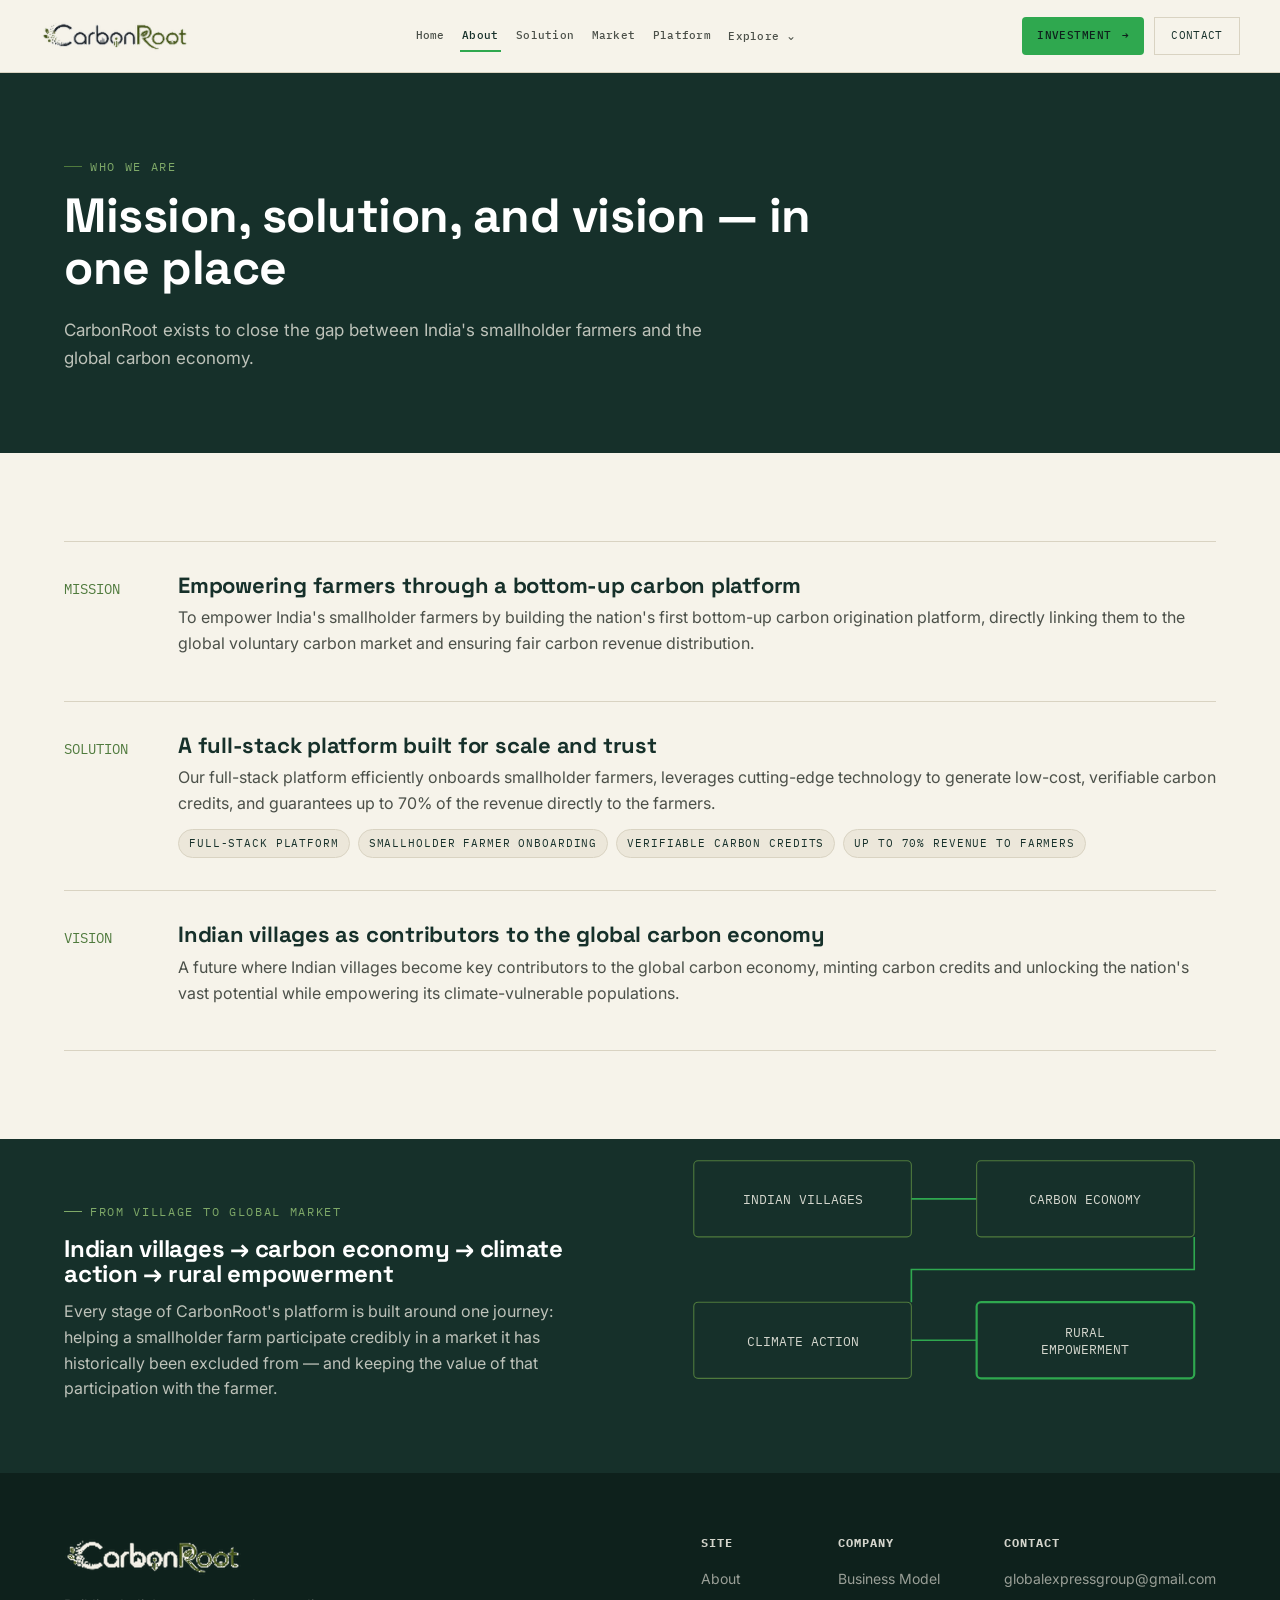
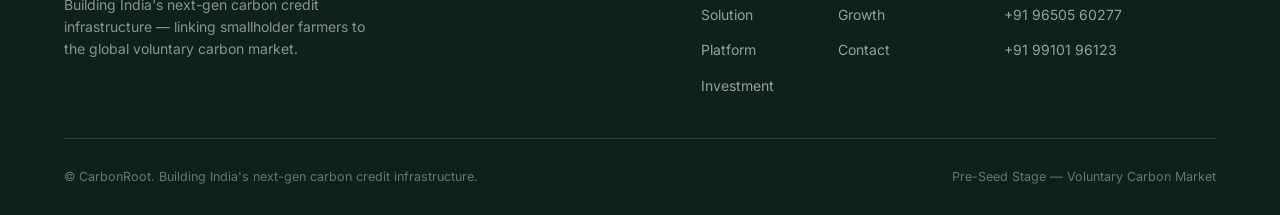
==== about.html @ c370177e "CarbonRoot" ====
<!DOCTYPE html>
<html lang="en">
<head>
<meta charset="UTF-8">
<meta name="viewport" content="width=device-width, initial-scale=1.0">
<title>About &mdash; CarbonRoot</title>
<meta name="description" content="CarbonRoot's mission, solution, and vision: empowering India's smallholder farmers through a bottom-up carbon origination platform.">
<meta property="og:title" content="About &mdash; CarbonRoot">
<meta property="og:description" content="CarbonRoot's mission, solution, and vision: empowering India's smallholder farmers through a bottom-up carbon origination platform.">
<meta property="og:type" content="website">
<link rel="icon" href="assets/logo/carbonroot-logo-transparent.png">
<link rel="preconnect" href="https://fonts.googleapis.com">
<link rel="preconnect" href="https://fonts.gstatic.com" crossorigin>
<link href="https://fonts.googleapis.com/css2?family=Space+Grotesk:wght@500;600;700&family=Inter:wght@400;500;600;700&family=IBM+Plex+Mono:wght@400;500;600&display=swap" rel="stylesheet">
<link rel="stylesheet" href="css/style.css">
</head>
<body>
  <header class="site-header">
    <div class="container nav-row">
      <a href="index.html" class="brand" aria-label="CarbonRoot home">
        <img src="assets/logo/carbonroot-logo-transparent.png" alt="CarbonRoot logo">
      </a>

      <nav class="desktop-nav" aria-label="Primary navigation">
        <ul class="desktop-nav-links">
          <li><a href="index.html" data-nav-link>Home</a></li>
          <li><a href="about.html" data-nav-link>About</a></li>
          <li><a href="solution.html" data-nav-link>Solution</a></li>
          <li><a href="market.html" data-nav-link>Market</a></li>
          <li><a href="platform.html" data-nav-link>Platform</a></li>
          <li class="nav-explore">
            <button class="nav-explore-trigger" type="button" aria-expanded="false" aria-controls="explore-menu">
              Explore <span aria-hidden="true">⌄</span>
            </button>
            <div class="nav-explore-menu" id="explore-menu" role="menu">
              <div class="nav-explore-label mono">Explore CarbonRoot</div>
              <a href="problem.html" role="menuitem" data-nav-link>Problem</a>
              <a href="competition.html" role="menuitem" data-nav-link>Competition</a>
              <a href="business.html" role="menuitem" data-nav-link>Business Model</a>
              <a href="growth.html" role="menuitem" data-nav-link>Growth</a>
            </div>
          </li>
        </ul>
      </nav>

      <div class="nav-actions">
        <a href="investment.html" class="btn btn-primary nav-actions-cta">Investment<span class="btn-arrow">&rarr;</span></a>
        <a href="contact.html" class="nav-contact-link">Contact</a>
        <button class="nav-toggle" type="button" aria-label="Open navigation" aria-expanded="false" aria-controls="mobile-nav-panel">
          <span class="nav-toggle-bars" aria-hidden="true"><span></span><span></span><span></span></span>
          <span class="nav-toggle-label mono">Menu</span>
        </button>
      </div>
    </div>
  </header>

  <div class="mobile-nav-panel" id="mobile-nav-panel" aria-hidden="true">
    <div class="mobile-nav-inner container">
      <div class="mobile-nav-top">
        <span class="eyebrow">Navigate CarbonRoot</span>
        <button class="mobile-nav-close" type="button" aria-label="Close navigation">&times;</button>
      </div>
      <nav aria-label="Mobile navigation">
        <ul class="mobile-nav-links">
          <li><a href="index.html" data-mobile-nav-link><span class="mobile-nav-num mono">01</span><span>Home</span></a></li>
          <li><a href="about.html" data-mobile-nav-link><span class="mobile-nav-num mono">02</span><span>About</span></a></li>
          <li><a href="problem.html" data-mobile-nav-link><span class="mobile-nav-num mono">03</span><span>Problem</span></a></li>
          <li><a href="solution.html" data-mobile-nav-link><span class="mobile-nav-num mono">04</span><span>Solution</span></a></li>
          <li><a href="market.html" data-mobile-nav-link><span class="mobile-nav-num mono">05</span><span>Market</span></a></li>
          <li><a href="platform.html" data-mobile-nav-link><span class="mobile-nav-num mono">06</span><span>Platform</span></a></li>
          <li><a href="competition.html" data-mobile-nav-link><span class="mobile-nav-num mono">07</span><span>Competition</span></a></li>
          <li><a href="business.html" data-mobile-nav-link><span class="mobile-nav-num mono">08</span><span>Business Model</span></a></li>
          <li><a href="growth.html" data-mobile-nav-link><span class="mobile-nav-num mono">09</span><span>Growth</span></a></li>
          <li><a href="investment.html" data-mobile-nav-link><span class="mobile-nav-num mono">10</span><span>Investment</span></a></li>
          <li><a href="contact.html" data-mobile-nav-link><span class="mobile-nav-num mono">11</span><span>Contact</span></a></li>
        </ul>
      </nav>
      <div class="mobile-nav-footer">
        <a href="mailto:globalexpressgroup@gmail.com">globalexpressgroup@gmail.com</a>
        <a href="tel:+919650560277">+91 96505 60277</a>
        <a href="tel:+919910196123">+91 99101 96123</a>
      </div>
    </div>
  </div>
  <section class="page-hero">
    <div class="container">
      <span class="eyebrow">Who We Are</span>
      <h1>Mission, solution, and vision &mdash; in one place</h1>
      <p class="lede">CarbonRoot exists to close the gap between India's smallholder farmers and the global carbon economy.</p>
    </div>
  </section>

  <section class="section">
    <div class="container">
      <div class="pillar-list">
        <div class="pillar" data-reveal>
          <span class="pillar-num mono">MISSION</span>
          <div>
            <h3>Empowering farmers through a bottom-up carbon platform</h3>
            <p>To empower India's smallholder farmers by building the nation's first bottom-up carbon origination platform, directly linking them to the global voluntary carbon market and ensuring fair carbon revenue distribution.</p>
          </div>
        </div>
        <div class="pillar" data-reveal>
          <span class="pillar-num mono">SOLUTION</span>
          <div>
            <h3>A full-stack platform built for scale and trust</h3>
            <p>Our full-stack platform efficiently onboards smallholder farmers, leverages cutting-edge technology to generate low-cost, verifiable carbon credits, and guarantees up to 70% of the revenue directly to the farmers.</p>
            <div class="pillar-tags">
              <span class="badge">Full-stack platform</span>
              <span class="badge">Smallholder farmer onboarding</span>
              <span class="badge">Verifiable carbon credits</span>
              <span class="badge">Up to 70% revenue to farmers</span>
            </div>
          </div>
        </div>
        <div class="pillar" data-reveal>
          <span class="pillar-num mono">VISION</span>
          <div>
            <h3>Indian villages as contributors to the global carbon economy</h3>
            <p>A future where Indian villages become key contributors to the global carbon economy, minting carbon credits and unlocking the nation's vast potential while empowering its climate-vulnerable populations.</p>
          </div>
        </div>
      </div>
    </div>
  </section>

  <section class="section--dark">
    <div class="container">
      <div class="grid grid-2" style="align-items:center; gap:64px;">
        <div data-reveal>
          <span class="eyebrow">From Village to Global Market</span>
          <h2>Indian villages &rarr; carbon economy &rarr; climate action &rarr; rural empowerment</h2>
          <p style="color:rgba(246,243,234,0.75);">Every stage of CarbonRoot's platform is built around one journey: helping a smallholder farm participate credibly in a market it has historically been excluded from &mdash; and keeping the value of that participation with the farmer.</p>
        </div>
        <div data-reveal>
          <svg viewBox="0 0 500 300" width="100%" height="auto" role="img" aria-label="Journey from Indian villages to carbon economy to climate action to rural empowerment">
            <g font-family="IBM Plex Mono, monospace" font-size="12" fill="rgba(246,243,234,0.85)">
              <rect x="20" y="20" width="200" height="70" rx="4" fill="none" stroke="#4F7A3D"/>
              <text x="120" y="60" text-anchor="middle">INDIAN VILLAGES</text>
              <path d="M220,55 L280,55" stroke="#2FA84F" stroke-width="1.5"/>
              <rect x="280" y="20" width="200" height="70" rx="4" fill="none" stroke="#4F7A3D"/>
              <text x="380" y="60" text-anchor="middle">CARBON ECONOMY</text>
              <path d="M480,90 L480,120 L220,120 L220,150" stroke="#2FA84F" stroke-width="1.5" fill="none"/>
              <rect x="20" y="150" width="200" height="70" rx="4" fill="none" stroke="#4F7A3D"/>
              <text x="120" y="190" text-anchor="middle">CLIMATE ACTION</text>
              <path d="M220,185 L280,185" stroke="#2FA84F" stroke-width="1.5"/>
              <rect x="280" y="150" width="200" height="70" rx="4" fill="none" stroke="#2FA84F" stroke-width="2"/>
              <text x="380" y="182" text-anchor="middle">RURAL</text>
              <text x="380" y="198" text-anchor="middle">EMPOWERMENT</text>
            </g>
          </svg>
        </div>
      </div>
    </div>
  </section>
  <footer class="site-footer">
    <div class="container">
      <div class="footer-top">
        <div class="footer-brand">
          <img src="assets/logo/carbonroot-logo-footer.png" alt="CarbonRoot logo">
          <p>Building India's next-gen carbon credit infrastructure &mdash; linking smallholder farmers to the global voluntary carbon market.</p>
        </div>
        <div class="footer-cols">
          <div class="footer-col">
            <h4>Site</h4>
            <ul>
              <li><a href="about.html">About</a></li>
              <li><a href="solution.html">Solution</a></li>
              <li><a href="platform.html">Platform</a></li>
              <li><a href="investment.html">Investment</a></li>
            </ul>
          </div>
          <div class="footer-col">
            <h4>Company</h4>
            <ul>
              <li><a href="business.html">Business Model</a></li>
              <li><a href="growth.html">Growth</a></li>
              <li><a href="contact.html">Contact</a></li>
            </ul>
          </div>
          <div class="footer-col">
            <h4>Contact</h4>
            <ul>
              <li><a href="mailto:globalexpressgroup@gmail.com">globalexpressgroup@gmail.com</a></li>
              <li><a href="tel:+919650560277">+91 96505 60277</a></li>
              <li><a href="tel:+919910196123">+91 99101 96123</a></li>
            </ul>
          </div>
        </div>
      </div>
      <div class="footer-bottom">
        <span>&copy; CarbonRoot. Building India's next-gen carbon credit infrastructure.</span>
        <span>Pre-Seed Stage &mdash; Voluntary Carbon Market</span>
      </div>
    </div>
  </footer>
  <script src="js/script.js"></script>
</body>
</html>
---- css/style.css ----
/* ==========================================================================
   CarbonRoot — Design System
   Climate-tech infrastructure aesthetic: geospatial grid motifs, data-mono
   labelling, forest/soil palette. Built mobile-first, vanilla CSS only.
   ========================================================================== */

:root {
  /* ---- Color tokens ---- */
  --forest: #16302A;        /* deep primary — dark surfaces, headings on light */
  --forest-2: #0E211C;      /* darker forest for gradients/depth */
  --moss: #4F7A3D;          /* brand accent green (from logo) */
  --moss-light: #7FA968;    /* hover / secondary accent */
  --signal: #2FA84F;        /* high-emphasis CTA / data-positive green */
  --soil: #A97452;          /* earthy accent — used sparingly */
  --parchment: #F6F3EA;     /* warm off-white background */
  --mist: #ECE7DA;          /* card / surface tint on parchment */
  --ink: #1C1E1B;           /* primary text */
  --ink-soft: #4B5049;      /* secondary text */
  --line: #D9D3C2;          /* hairline borders on light */
  --line-dark: rgba(246,243,234,0.14); /* hairline borders on dark */
  --white: #FFFFFF;
  --danger: #B3452F;

  /* ---- Type ---- */
  --font-display: 'Space Grotesk', 'Arial Narrow', sans-serif;
  --font-body: 'Inter', -apple-system, BlinkMacSystemFont, 'Segoe UI', sans-serif;
  --font-mono: 'IBM Plex Mono', 'SFMono-Regular', Consolas, monospace;

  /* ---- Layout ---- */
  --container: 1200px;
  --gutter: 24px;
  --radius: 4px;
  --radius-lg: 8px;

  /* ---- Motion ---- */
  --ease: cubic-bezier(0.22, 1, 0.36, 1);
  --fast: 160ms;
  --med: 400ms;
}

@media (prefers-reduced-motion: reduce) {
  *, *::before, *::after {
    animation-duration: 0.001ms !important;
    animation-iteration-count: 1 !important;
    transition-duration: 0.001ms !important;
    scroll-behavior: auto !important;
  }
}

/* ---- Reset ---- */
*, *::before, *::after { box-sizing: border-box; }
html { scroll-behavior: smooth; }
body {
  margin: 0;
  background: var(--parchment);
  color: var(--ink);
  font-family: var(--font-body);
  font-size: 16px;
  line-height: 1.6;
  -webkit-font-smoothing: antialiased;
  overflow-x: hidden;
}
img { max-width: 100%; display: block; }
a { color: inherit; text-decoration: none; }
ul { list-style: none; margin: 0; padding: 0; }
button { font-family: inherit; cursor: pointer; }
h1, h2, h3, h4 {
  font-family: var(--font-display);
  color: var(--forest);
  margin: 0 0 0.5em;
  line-height: 1.08;
  letter-spacing: -0.01em;
  font-weight: 700;
}
p { margin: 0 0 1em; }
:focus-visible {
  outline: 2px solid var(--signal);
  outline-offset: 3px;
}

/* ---- Layout helpers ---- */
.container {
  max-width: var(--container);
  margin: 0 auto;
  padding: 0 var(--gutter);
}
.section {
  padding: 88px 0;
}
.section--tight { padding: 56px 0; }
.section--dark {
  background: var(--forest);
  color: var(--parchment);
  position: relative;
}
.section--dark h1, .section--dark h2, .section--dark h3 { color: var(--white); }
.section--mist { background: var(--mist); }
.grid {
  display: grid;
  gap: 24px;
}
.grid-2 { grid-template-columns: repeat(2, 1fr); }
.grid-3 { grid-template-columns: repeat(3, 1fr); }
.grid-4 { grid-template-columns: repeat(4, 1fr); }
@media (max-width: 900px) {
  .grid-4 { grid-template-columns: repeat(2, 1fr); }
  .grid-3 { grid-template-columns: 1fr; }
}
@media (max-width: 640px) {
  .grid-2, .grid-4 { grid-template-columns: 1fr; }
}

/* ---- Eyebrow / section heading system ---- */
.eyebrow {
  font-family: var(--font-mono);
  font-size: 12px;
  letter-spacing: 0.14em;
  text-transform: uppercase;
  color: var(--moss);
  display: inline-flex;
  align-items: center;
  gap: 8px;
  margin-bottom: 14px;
}
.eyebrow::before {
  content: '';
  width: 18px;
  height: 1px;
  background: var(--moss);
  display: inline-block;
}
.section--dark .eyebrow { color: var(--moss-light); }
.section--dark .eyebrow::before { background: var(--moss-light); }

.section-head {
  max-width: 720px;
  margin-bottom: 48px;
}
.section-head h2 {
  font-size: clamp(28px, 4vw, 42px);
}
.section-head p {
  color: var(--ink-soft);
  font-size: 18px;
}
.section--dark .section-head p { color: rgba(246,243,234,0.72); }

/* ---- Buttons ---- */
.btn {
  display: inline-flex;
  align-items: center;
  gap: 10px;
  padding: 14px 26px;
  border-radius: var(--radius);
  font-family: var(--font-mono);
  font-size: 13px;
  letter-spacing: 0.04em;
  text-transform: uppercase;
  font-weight: 500;
  border: 1px solid transparent;
  transition: transform var(--fast) var(--ease), background var(--fast) var(--ease), border-color var(--fast) var(--ease), color var(--fast) var(--ease);
  white-space: nowrap;
}
.btn:active { transform: translateY(1px); }
.btn-primary {
  background: var(--signal);
  color: var(--forest-2);
}
.btn-primary:hover { background: var(--moss-light); }
.btn-outline {
  background: transparent;
  border-color: var(--line);
  color: var(--ink);
}
.btn-outline:hover { border-color: var(--moss); color: var(--moss); }
.section--dark .btn-outline { border-color: var(--line-dark); color: var(--parchment); }
.section--dark .btn-outline:hover { border-color: var(--moss-light); color: var(--moss-light); }
.btn-arrow { transition: transform var(--fast) var(--ease); }
.btn:hover .btn-arrow { transform: translateX(3px); }
.btn[disabled] { opacity: 0.6; cursor: not-allowed; }

/* ---- Header / Nav ---- */
.site-header {
  position: sticky;
  top: 0;
  z-index: 100;
  background: rgba(246,243,234,0.94);
  backdrop-filter: blur(14px);
  -webkit-backdrop-filter: blur(14px);
  border-bottom: 1px solid var(--line);
  transition: background var(--fast) var(--ease), box-shadow var(--fast) var(--ease);
}
.site-header.is-scrolled {
  background: rgba(246,243,234,0.98);
  box-shadow: 0 6px 28px rgba(22,48,42,0.08);
}
.nav-row {
  display: flex;
  align-items: center;
  gap: 22px;
  padding: 17px 0;
  transition: padding var(--fast) var(--ease);
}
.site-header.is-scrolled .nav-row { padding: 11px 0; }
.brand { flex: 0 0 auto; display: flex; align-items: center; }
.brand img { height: 30px; width: auto; }

.desktop-nav { flex: 1 1 auto; min-width: 0; }
.desktop-nav-links {
  display: flex;
  align-items: center;
  justify-content: center;
  gap: clamp(8px, 1.05vw, 16px);
}
.desktop-nav-links a {
  position: relative;
  display: inline-flex;
  align-items: center;
  padding: 8px 2px;
  color: var(--ink-soft);
  font-family: var(--font-mono);
  font-size: 11px;
  font-weight: 500;
  letter-spacing: 0.025em;
  white-space: nowrap;
  transition: color var(--fast) var(--ease);
}
.desktop-nav-links a::after {
  content: '';
  position: absolute;
  left: 0;
  right: 0;
  bottom: 1px;
  height: 2px;
  background: var(--signal);
  transform: scaleX(0);
  transform-origin: center;
  transition: transform var(--fast) var(--ease);
}
.desktop-nav-links a:hover,
.desktop-nav-links a[aria-current="page"] { color: var(--forest); }
.desktop-nav-links a:hover::after,
.desktop-nav-links a[aria-current="page"]::after { transform: scaleX(1); }

.nav-actions {
  flex: 0 0 auto;
  display: flex;
  align-items: center;
  gap: 10px;
}
.nav-actions-cta { padding: 9px 14px; font-size: 11px; }
.nav-contact-link {
  display: inline-flex;
  align-items: center;
  padding: 9px 10px;
  border: 1px solid var(--line);
  color: var(--forest);
  font-family: var(--font-mono);
  font-size: 11px;
  letter-spacing: 0.035em;
  text-transform: uppercase;
  transition: background var(--fast) var(--ease), border-color var(--fast) var(--ease), color var(--fast) var(--ease);
}
.nav-contact-link:hover { background: var(--mist); border-color: var(--moss); color: var(--moss); }

.nav-toggle {
  display: none;
  align-items: center;
  gap: 9px;
  background: none;
  border: 0;
  padding: 8px 2px;
  color: var(--forest);
}
.nav-toggle-bars {
  display: block;
  width: 23px;
  height: 15px;
  position: relative;
}
.nav-toggle-bars span {
  position: absolute;
  left: 0;
  width: 100%;
  height: 2px;
  background: currentColor;
  transition: transform var(--fast) var(--ease), opacity var(--fast) var(--ease), top var(--fast) var(--ease);
}
.nav-toggle-bars span:nth-child(1) { top: 0; }
.nav-toggle-bars span:nth-child(2) { top: 6px; }
.nav-toggle-bars span:nth-child(3) { top: 12px; }
.nav-toggle[aria-expanded="true"] .nav-toggle-bars span:nth-child(1) { top: 6px; transform: rotate(45deg); }
.nav-toggle[aria-expanded="true"] .nav-toggle-bars span:nth-child(2) { opacity: 0; }
.nav-toggle[aria-expanded="true"] .nav-toggle-bars span:nth-child(3) { top: 6px; transform: rotate(-45deg); }
.nav-toggle-label { font-size: 11px; letter-spacing: 0.08em; text-transform: uppercase; }

/* ---- Compact mobile navigation drawer ---- */
.mobile-nav-panel {
  position: fixed;
  top: 0;
  right: 0;
  width: min(420px, 92vw);
  height: 100dvh;
  z-index: 190;
  background: var(--forest);
  color: var(--parchment);
  transform: translateX(102%);
  visibility: hidden;
  transition: transform var(--med) var(--ease), visibility 0s linear var(--med);
  overflow-y: auto;
  box-shadow: -18px 0 60px rgba(14,33,28,0.18);
}
.mobile-nav-panel.is-open {
  transform: translateX(0);
  visibility: visible;
  transition: transform var(--med) var(--ease), visibility 0s;
}
.mobile-nav-inner { min-height: 100%; padding-top: 28px; padding-bottom: 32px; }
.mobile-nav-top { display: flex; align-items: center; justify-content: space-between; margin-bottom: 28px; }
.mobile-nav-top .eyebrow { color: var(--moss-light); margin-bottom: 0; }
.mobile-nav-close {
  width: 40px;
  height: 40px;
  border: 1px solid var(--line-dark);
  background: transparent;
  color: var(--parchment);
  font-size: 28px;
  line-height: 1;
  transition: border-color var(--fast) var(--ease), background var(--fast) var(--ease);
}
.mobile-nav-close:hover { border-color: var(--moss-light); background: rgba(246,243,234,0.05); }
.mobile-nav-links { border-top: 1px solid var(--line-dark); }
.mobile-nav-links li { border-bottom: 1px solid var(--line-dark); }
.mobile-nav-links a {
  display: flex;
  align-items: center;
  gap: 16px;
  padding: 15px 2px;
  color: rgba(246,243,234,0.82);
  font-family: var(--font-display);
  font-size: 20px;
  transition: color var(--fast) var(--ease), padding-left var(--fast) var(--ease), background var(--fast) var(--ease);
}
.mobile-nav-links a:hover,
.mobile-nav-links a[aria-current="page"] { color: var(--signal); padding-left: 8px; }
.mobile-nav-num { width: 26px; color: var(--moss-light); font-size: 11px; }
.mobile-nav-footer {
  display: grid;
  gap: 8px;
  margin-top: 28px;
  padding-top: 22px;
  border-top: 1px solid var(--line-dark);
  font-family: var(--font-mono);
  font-size: 12px;
  color: rgba(246,243,234,0.65);
}
.mobile-nav-footer a:hover { color: var(--moss-light); }
body.nav-open { overflow: hidden; }

@media (max-width: 1180px) {
  .nav-row { gap: 14px; }
  .desktop-nav-links { gap: 7px; }
  .desktop-nav-links a { font-size: 10px; }
  .nav-actions { gap: 6px; }
  .nav-contact-link { padding-inline: 8px; }
  .nav-actions-cta { padding-inline: 11px; }
}

@media (max-width: 1040px) {
  .desktop-nav { display: none; }
  .nav-actions { margin-left: auto; }
  .nav-toggle { display: inline-flex; }
}

@media (max-width: 720px) {
  .nav-row { padding: 14px 0; }
  .site-header.is-scrolled .nav-row { padding: 10px 0; }
  .brand img { height: 27px; }
  .nav-contact-link { display: none; }
  .nav-actions-cta { padding: 9px 12px; }
  .nav-toggle-label { display: none; }
}

@media (max-width: 420px) {
  .nav-actions-cta .btn-arrow { display: none; }
  .mobile-nav-panel { width: 100%; }
}

/* ---- Hero ---- */
.hero {
  position: relative;
  background: var(--forest);
  color: var(--parchment);
  overflow: hidden;
  padding: 96px 0 80px;
}
.hero-grid-bg {
  position: absolute;
  inset: 0;
  opacity: 0.5;
  pointer-events: none;
}
.hero-inner {
  position: relative;
  z-index: 2;
  max-width: 760px;
}
.hero .eyebrow { color: var(--moss-light); }
.hero h1 {
  color: var(--white);
  font-size: clamp(36px, 5.6vw, 64px);
  margin-bottom: 20px;
}
.hero .lede {
  font-size: clamp(17px, 2vw, 20px);
  color: rgba(246,243,234,0.78);
  max-width: 560px;
  margin-bottom: 36px;
}
.hero-ctas { display: flex; gap: 16px; flex-wrap: wrap; }
.hero-viz {
  position: relative;
  z-index: 2;
  margin-top: 64px;
}

/* ---- Cards ---- */
.card {
  background: var(--white);
  border: 1px solid var(--line);
  border-radius: var(--radius-lg);
  padding: 32px;
  position: relative;
  transition: transform var(--fast) var(--ease), box-shadow var(--fast) var(--ease), border-color var(--fast) var(--ease);
}
.card:hover {
  transform: translateY(-3px);
  box-shadow: 0 16px 32px rgba(22,48,42,0.08);
  border-color: var(--moss-light);
}
.card-index {
  font-family: var(--font-mono);
  font-size: 12px;
  color: var(--moss);
  letter-spacing: 0.1em;
  margin-bottom: 14px;
  display: block;
}
.card h3 { font-size: 20px; margin-bottom: 10px; }
.card p { color: var(--ink-soft); margin-bottom: 0; font-size: 15px; }
.card--accent { border-left: 3px solid var(--moss); }
.card--dark {
  background: rgba(246,243,234,0.04);
  border: 1px solid var(--line-dark);
  color: var(--parchment);
}
.card--dark h3 { color: var(--white); }
.card--dark p { color: rgba(246,243,234,0.7); }
.card--dark:hover { border-color: var(--moss-light); }

/* ---- Badge ---- */
.badge {
  display: inline-block;
  font-family: var(--font-mono);
  font-size: 11px;
  letter-spacing: 0.08em;
  text-transform: uppercase;
  padding: 5px 10px;
  border-radius: 100px;
  background: var(--mist);
  color: var(--forest);
  border: 1px solid var(--line);
}

/* ---- Stat ---- */
.stat {
  padding: 28px 0;
  border-top: 1px solid var(--line);
}
.stat-value {
  font-family: var(--font-mono);
  font-size: clamp(32px, 4.4vw, 52px);
  font-weight: 500;
  color: var(--forest);
  line-height: 1;
  display: block;
  margin-bottom: 8px;
}
.section--dark .stat-value { color: var(--signal); }
.section--dark .stat { border-top-color: var(--line-dark); }
.stat-label {
  font-size: 14px;
  color: var(--ink-soft);
  max-width: 26ch;
}
.section--dark .stat-label { color: rgba(246,243,234,0.65); }
.stat-grid {
  display: grid;
  grid-template-columns: repeat(4, 1fr);
  gap: 24px;
}
@media (max-width: 900px) { .stat-grid { grid-template-columns: repeat(2, 1fr); } }
@media (max-width: 520px) { .stat-grid { grid-template-columns: 1fr; } }

/* ---- Big number hero block (investment / business) ---- */
.big-number {
  font-family: var(--font-mono);
  font-size: clamp(56px, 10vw, 128px);
  line-height: 0.95;
  color: var(--signal);
  margin: 0;
  font-weight: 500;
}
.big-number-label {
  font-family: var(--font-mono);
  font-size: 14px;
  letter-spacing: 0.08em;
  text-transform: uppercase;
  color: var(--ink-soft);
}
.section--dark .big-number-label { color: rgba(246,243,234,0.7); }

/* ---- Section heading eyebrow numbering pattern ---- */
.pillar-list { display: flex; flex-direction: column; }
.pillar {
  display: grid;
  grid-template-columns: 90px 1fr;
  gap: 24px;
  padding: 32px 0;
  border-top: 1px solid var(--line);
  align-items: start;
}
.section--dark .pillar { border-top-color: var(--line-dark); }
.pillar:last-child { border-bottom: 1px solid var(--line); }
.section--dark .pillar:last-child { border-bottom-color: var(--line-dark); }
.pillar-num {
  font-family: var(--font-mono);
  font-size: 14px;
  color: var(--moss);
  padding-top: 4px;
}
.pillar h3 { margin-bottom: 8px; font-size: 22px; }
.pillar p { color: var(--ink-soft); margin-bottom: 12px; }
.section--dark .pillar p { color: rgba(246,243,234,0.72); }
.pillar-tags { display: flex; flex-wrap: wrap; gap: 8px; }
@media (max-width: 640px) {
  .pillar { grid-template-columns: 1fr; gap: 8px; }
}

/* ---- Timeline (growth page) ---- */
.timeline {
  display: grid;
  grid-template-columns: repeat(3, 1fr);
  gap: 0;
  border-top: 1px solid var(--line-dark);
  margin-top: 32px;
}
.timeline-item {
  padding: 28px 28px 28px 0;
  border-left: 2px solid var(--line-dark);
  padding-left: 28px;
  opacity: 0.35;
  transform: translateY(12px);
  transition: opacity var(--med) var(--ease), transform var(--med) var(--ease), border-color var(--fast) var(--ease);
}
.timeline-item.is-active {
  opacity: 1;
  transform: translateY(0);
  border-left-color: var(--signal);
}
.timeline-item .eyebrow { margin-bottom: 10px; }
.timeline-item h3 { color: var(--white); font-size: 22px; margin-bottom: 12px; }
.timeline-item p { color: rgba(246,243,234,0.72); font-size: 15px; }
.timeline-item:first-child { border-left: none; padding-left: 0; }
@media (max-width: 880px) {
  .timeline { grid-template-columns: 1fr; }
  .timeline-item { border-left: 2px solid var(--line-dark); padding-left: 24px; }
  .timeline-item:first-child { border-left: 2px solid var(--line-dark); padding-left: 24px; }
}

/* ---- Table ---- */
.table-wrap { overflow-x: auto; border: 1px solid var(--line); border-radius: var(--radius-lg); }
table.compare {
  width: 100%;
  border-collapse: collapse;
  min-width: 720px;
  background: var(--white);
}
table.compare th, table.compare td {
  padding: 18px 22px;
  text-align: left;
  border-bottom: 1px solid var(--line);
  font-size: 14.5px;
  vertical-align: top;
}
table.compare thead th {
  font-family: var(--font-mono);
  font-size: 11px;
  text-transform: uppercase;
  letter-spacing: 0.08em;
  color: var(--ink-soft);
  background: var(--mist);
}
table.compare tbody tr:last-child td { border-bottom: none; }
table.compare tbody tr.row-highlight { background: rgba(47,168,79,0.06); }
table.compare tbody tr.row-highlight td:first-child { font-weight: 700; color: var(--forest); }
.solution-cell { color: var(--moss); font-weight: 600; }

/* ---- Chart (financial / market) ---- */
.chart-panel {
  background: var(--white);
  border: 1px solid var(--line);
  border-radius: var(--radius-lg);
  padding: 32px;
}
.section--dark .chart-panel {
  background: rgba(246,243,234,0.04);
  border-color: var(--line-dark);
}
.chart-legend { display: flex; gap: 22px; margin-bottom: 20px; flex-wrap: wrap; }
.chart-legend span {
  font-family: var(--font-mono);
  font-size: 12px;
  color: var(--ink-soft);
  display: flex; align-items: center; gap: 8px;
}
.section--dark .chart-legend span { color: rgba(246,243,234,0.7); }
.chart-legend i { width: 10px; height: 10px; border-radius: 2px; display: inline-block; }
.year-toggle { display: flex; gap: 8px; margin-bottom: 24px; }
.year-toggle button {
  font-family: var(--font-mono);
  font-size: 12px;
  padding: 8px 16px;
  border: 1px solid var(--line);
  background: transparent;
  border-radius: 100px;
  color: var(--ink-soft);
  transition: all var(--fast) var(--ease);
}
.section--dark .year-toggle button { border-color: var(--line-dark); color: rgba(246,243,234,0.7); }
.year-toggle button.is-active { background: var(--signal); color: var(--forest-2); border-color: var(--signal); }
.year-detail {
  display: grid;
  grid-template-columns: repeat(3, 1fr);
  gap: 20px;
  margin-top: 24px;
}
@media (max-width: 640px) { .year-detail { grid-template-columns: 1fr; } }
.year-detail .stat { border: none; padding: 0; }

/* ---- Competition quadrant ---- */
.quadrant {
  position: relative;
  width: 100%;
  aspect-ratio: 4 / 3;
  border-left: 1px solid var(--line);
  border-bottom: 1px solid var(--line);
  margin-top: 30px;
  background:
    linear-gradient(var(--line) 1px, transparent 1px) 0 0/100% 50%,
    linear-gradient(90deg, var(--line) 1px, transparent 1px) 0 0/50% 100%;
  background-color: var(--mist);
}
.quadrant-label {
  position: absolute;
  font-family: var(--font-mono);
  font-size: 11px;
  text-transform: uppercase;
  letter-spacing: 0.06em;
  color: var(--ink-soft);
}
.quadrant-node {
  position: absolute;
  transform: translate(-50%, -50%);
  text-align: center;
  width: 150px;
}
.quadrant-dot {
  width: 14px; height: 14px;
  border-radius: 50%;
  background: var(--ink-soft);
  margin: 0 auto 8px;
  border: 3px solid var(--white);
  box-shadow: 0 0 0 1px var(--line);
}
.quadrant-node.is-lead .quadrant-dot {
  background: var(--signal);
  width: 20px; height: 20px;
  box-shadow: 0 0 0 6px rgba(47,168,79,0.16);
}
.quadrant-node span.name {
  font-family: var(--font-mono);
  font-size: 12px;
  color: var(--forest);
  font-weight: 600;
  display: block;
}
.quadrant-node.is-lead span.name { color: var(--moss); }
.quadrant-node p {
  font-size: 12px;
  color: var(--ink-soft);
  margin: 4px 0 0;
}

/* ---- Platform diagram ---- */
.flow-diagram {
  display: flex;
  align-items: center;
  gap: 0;
  overflow-x: auto;
  padding: 24px 0;
}
.flow-node {
  flex: 1;
  min-width: 150px;
  text-align: center;
  padding: 22px 14px;
  border: 1px solid var(--line-dark);
  border-radius: var(--radius-lg);
  background: rgba(246,243,234,0.04);
  font-family: var(--font-mono);
  font-size: 13px;
  color: var(--parchment);
  cursor: default;
  transition: border-color var(--fast) var(--ease), background var(--fast) var(--ease);
}
.flow-node:hover { border-color: var(--signal); background: rgba(47,168,79,0.08); }
.flow-arrow {
  flex: 0 0 40px;
  color: var(--moss-light);
  font-size: 18px;
  text-align: center;
}
@media (max-width: 720px) {
  .flow-diagram { flex-direction: column; }
  .flow-arrow { transform: rotate(90deg); }
}

/* ---- Forms ---- */
.form-grid { display: grid; grid-template-columns: 1fr 1fr; gap: 20px; }
@media (max-width: 640px) { .form-grid { grid-template-columns: 1fr; } }
.field { display: flex; flex-direction: column; gap: 8px; margin-bottom: 20px; }
.field.full { grid-column: 1 / -1; }
.field label {
  font-family: var(--font-mono);
  font-size: 12px;
  text-transform: uppercase;
  letter-spacing: 0.05em;
  color: var(--ink-soft);
}
.field input, .field select, .field textarea {
  font-family: var(--font-body);
  font-size: 15px;
  padding: 13px 14px;
  border: 1px solid var(--line);
  border-radius: var(--radius);
  background: var(--white);
  color: var(--ink);
  transition: border-color var(--fast) var(--ease), box-shadow var(--fast) var(--ease);
}
.field input:focus, .field select:focus, .field textarea:focus {
  border-color: var(--moss);
  box-shadow: 0 0 0 3px rgba(79,122,61,0.15);
  outline: none;
}
.field textarea { resize: vertical; min-height: 120px; }
.field.has-error input, .field.has-error select, .field.has-error textarea {
  border-color: var(--danger);
}
.field-error {
  font-size: 12.5px;
  color: var(--danger);
  display: none;
}
.field.has-error .field-error { display: block; }
.form-status {
  margin-top: 20px;
  padding: 16px 18px;
  border-radius: var(--radius);
  font-size: 14px;
  display: none;
}
.form-status.is-success { display: block; background: rgba(47,168,79,0.12); color: var(--forest); border: 1px solid var(--moss); }
.form-status.is-error { display: block; background: rgba(179,69,47,0.1); color: var(--danger); border: 1px solid var(--danger); }
.btn-submit { position: relative; }
.btn-submit .spinner {
  width: 14px; height: 14px;
  border: 2px solid rgba(22,48,42,0.3);
  border-top-color: var(--forest-2);
  border-radius: 50%;
  display: none;
  animation: spin 0.7s linear infinite;
}
.btn-submit.is-loading .spinner { display: inline-block; }
.btn-submit.is-loading .btn-label { opacity: 0.6; }
@keyframes spin { to { transform: rotate(360deg); } }

/* ---- Footer ---- */
.site-footer {
  background: var(--forest-2);
  color: rgba(246,243,234,0.7);
  padding: 64px 0 28px;
}
.footer-top {
  display: flex;
  justify-content: space-between;
  gap: 40px;
  flex-wrap: wrap;
  padding-bottom: 40px;
  border-bottom: 1px solid var(--line-dark);
  margin-bottom: 28px;
}
.footer-brand img { height: 26px; margin-bottom: 16px; filter: brightness(0) invert(1); opacity: 0.92; }
.footer-brand p { max-width: 320px; font-size: 14px; color: rgba(246,243,234,0.55); }
.footer-cols { display: flex; gap: 64px; flex-wrap: wrap; }
.footer-col h4 {
  font-family: var(--font-mono);
  font-size: 12px;
  text-transform: uppercase;
  letter-spacing: 0.08em;
  color: rgba(246,243,234,0.85);
  margin-bottom: 16px;
}
.footer-col ul { display: flex; flex-direction: column; gap: 10px; }
.footer-col a { font-size: 14px; color: rgba(246,243,234,0.6); transition: color var(--fast) var(--ease); }
.footer-col a:hover { color: var(--moss-light); }
.footer-bottom {
  display: flex;
  justify-content: space-between;
  font-size: 12.5px;
  color: rgba(246,243,234,0.4);
  flex-wrap: wrap;
  gap: 10px;
}
@media (max-width: 640px) {
  .footer-top, .footer-bottom { flex-direction: column; }
}

/* ---- Scroll reveal ---- */
[data-reveal] {
  opacity: 0;
  transform: translateY(18px);
  transition: opacity 0.7s var(--ease), transform 0.7s var(--ease);
}
[data-reveal].is-visible {
  opacity: 1;
  transform: translateY(0);
}

/* ---- Final vision section ---- */
.vision-close {
  text-align: center;
  padding: 120px 0;
}
.vision-close blockquote {
  font-family: var(--font-display);
  font-size: clamp(22px, 3.4vw, 36px);
  color: var(--white);
  max-width: 820px;
  margin: 0 auto 32px;
  line-height: 1.3;
}
.vision-close .closing-line {
  font-family: var(--font-mono);
  font-size: 13px;
  letter-spacing: 0.1em;
  text-transform: uppercase;
  color: var(--moss-light);
}

/* ---- Utility ---- */
.mt-0 { margin-top: 0; }
.mb-0 { margin-bottom: 0; }
.text-soft { color: var(--ink-soft); }
.center { text-align: center; margin-left: auto; margin-right: auto; }
.mono { font-family: var(--font-mono); }
.page-hero {
  background: var(--forest);
  color: var(--parchment);
  padding: 76px 0 64px;
}
.page-hero .eyebrow { color: var(--moss-light); }
.page-hero h1 { color: var(--white); font-size: clamp(30px, 4.6vw, 48px); max-width: 820px; }
.page-hero p.lede { color: rgba(246,243,234,0.75); font-size: 17px; max-width: 640px; margin-top: 16px; }

/* ====================================================================== */
/* CarbonRoot visual polish — logo, compact navigation, hero dashboard     */
/* ====================================================================== */
.brand img {
  display: block;
  width: 150px;
  height: auto;
  max-height: 38px;
  object-fit: contain;
}

.nav-explore { position: relative; }
.nav-explore-trigger {
  display: inline-flex;
  align-items: center;
  gap: 7px;
  border: 0;
  background: transparent;
  color: var(--ink-soft);
  padding: 8px 2px;
  font-family: var(--font-mono);
  font-size: 11px;
  font-weight: 500;
  letter-spacing: 0.025em;
  cursor: pointer;
  transition: color var(--fast) var(--ease);
}
.nav-explore-trigger span {
  font-size: 12px;
  transition: transform var(--fast) var(--ease);
}
.nav-explore-trigger:hover,
.nav-explore-trigger[aria-expanded="true"],
.nav-explore:has([aria-current="page"]) .nav-explore-trigger {
  color: var(--forest);
}
.nav-explore-trigger[aria-expanded="true"] span { transform: rotate(180deg); }
.nav-explore-menu {
  position: absolute;
  top: calc(100% + 14px);
  left: 50%;
  width: 250px;
  padding: 10px;
  background: rgba(246,243,234,0.98);
  border: 1px solid var(--line);
  box-shadow: 0 18px 50px rgba(22,48,42,0.13);
  transform: translate(-50%, -8px);
  opacity: 0;
  visibility: hidden;
  pointer-events: none;
  transition: opacity var(--fast) var(--ease), transform var(--fast) var(--ease), visibility 0s linear var(--fast);
}
.nav-explore-menu.is-open {
  opacity: 1;
  visibility: visible;
  pointer-events: auto;
  transform: translate(-50%, 0);
  transition: opacity var(--fast) var(--ease), transform var(--fast) var(--ease), visibility 0s;
}
.nav-explore-label {
  padding: 8px 10px 10px;
  color: var(--moss);
  font-size: 9px;
  letter-spacing: 0.12em;
  text-transform: uppercase;
}
.nav-explore-menu a {
  display: flex;
  align-items: center;
  justify-content: space-between;
  padding: 10px;
  color: var(--forest);
  font-family: var(--font-display);
  font-size: 14px;
  border-top: 1px solid rgba(22,48,42,0.07);
  transition: background var(--fast) var(--ease), color var(--fast) var(--ease), padding-left var(--fast) var(--ease);
}
.nav-explore-menu a:hover,
.nav-explore-menu a[aria-current="page"] {
  background: var(--mist);
  color: var(--moss);
  padding-left: 14px;
}
.nav-explore-menu a::after { display: none; }

.nav-contact-link { min-width: 86px; justify-content: center; }

/* Footer uses a transparent, purpose-built logo so no white rectangle appears. */
.footer-brand img {
  display: block;
  width: 178px;
  height: auto;
  max-height: 42px;
  margin-bottom: 18px;
  filter: none;
  opacity: 1;
}

/* Homepage hero: balanced editorial copy + interactive-looking infrastructure graphic. */
.hero-layout {
  position: relative;
  z-index: 2;
  display: grid;
  grid-template-columns: minmax(0, 1.05fr) minmax(420px, 0.95fr);
  gap: clamp(40px, 6vw, 90px);
  align-items: center;
}
.hero-layout .hero-inner { max-width: 700px; }
.hero-dashboard {
  position: relative;
  min-height: 450px;
  padding: 18px;
  border: 1px solid rgba(246,243,234,0.13);
  background: linear-gradient(145deg, rgba(246,243,234,0.065), rgba(246,243,234,0.018));
  box-shadow: inset 0 0 80px rgba(47,168,79,0.035), 0 30px 80px rgba(0,0,0,0.08);
  overflow: hidden;
}
.hero-dashboard::before,
.hero-dashboard::after {
  content: '';
  position: absolute;
  border: 1px solid rgba(47,168,79,0.12);
  border-radius: 50%;
  pointer-events: none;
}
.hero-dashboard::before { width: 420px; height: 420px; right: -170px; top: 70px; }
.hero-dashboard::after { width: 280px; height: 280px; left: -150px; bottom: -140px; }
.hero-dashboard-top,
.signal-chart-head {
  display: flex;
  align-items: center;
  justify-content: space-between;
  gap: 16px;
  color: rgba(246,243,234,0.52);
  font-size: 9px;
  letter-spacing: 0.12em;
}
.live-dot { display: inline-flex; align-items: center; gap: 7px; color: rgba(246,243,234,0.55); }
.live-dot i { width: 6px; height: 6px; border-radius: 50%; background: var(--signal); box-shadow: 0 0 0 5px rgba(47,168,79,0.08); }
.hero-orbit { position: relative; height: 310px; margin-top: 12px; }
.orbit-ring { position: absolute; left: 50%; top: 50%; border: 1px solid rgba(47,168,79,0.2); border-radius: 50%; transform: translate(-50%,-50%); }
.orbit-ring-a { width: 220px; height: 220px; }
.orbit-ring-b { width: 310px; height: 310px; border-style: dashed; opacity: 0.55; }
.orbit-core {
  position: absolute;
  left: 50%; top: 50%;
  width: 112px; height: 112px;
  transform: translate(-50%,-50%);
  border: 1px solid rgba(47,168,79,0.65);
  border-radius: 50%;
  display: flex; flex-direction: column; align-items: center; justify-content: center;
  background: rgba(14,33,28,0.72);
  box-shadow: 0 0 0 12px rgba(47,168,79,0.035), 0 0 40px rgba(47,168,79,0.08);
}
.orbit-core span { color: var(--moss-light); font-size: 10px; letter-spacing: 0.16em; }
.orbit-core strong { color: var(--white); font-family: var(--font-display); font-size: 20px; margin-top: 2px; }
.orbit-core small { color: rgba(246,243,234,0.42); font-family: var(--font-mono); font-size: 7px; letter-spacing: 0.1em; margin-top: 3px; }
.orbit-node {
  position: absolute;
  display: flex; flex-direction: column; gap: 3px;
  min-width: 82px;
  padding: 9px 10px;
  border: 1px solid rgba(246,243,234,0.13);
  background: rgba(14,33,28,0.76);
  color: rgba(246,243,234,0.75);
  font-family: var(--font-mono);
  font-size: 8px;
  letter-spacing: 0.08em;
}
.orbit-node b { color: var(--moss-light); font-size: 9px; font-weight: 500; }
.node-farmer { left: 4%; top: 35%; }
.node-verify { right: 4%; top: 13%; }
.node-credit { right: 2%; bottom: 9%; }
.node-market { left: 8%; bottom: 6%; }
.hero-data-row {
  display: grid;
  grid-template-columns: repeat(3,1fr);
  border-top: 1px solid rgba(246,243,234,0.11);
  padding-top: 16px;
  gap: 10px;
}
.hero-data-row > div { min-width: 0; }
.hero-data-row span,
.hero-data-row small { display: block; color: rgba(246,243,234,0.43); font-size: 8px; letter-spacing: 0.08em; }
.hero-data-row strong { display: block; margin: 5px 0 2px; color: var(--white); font-family: var(--font-display); font-size: clamp(18px,2.2vw,25px); }
.hero-data-row small { letter-spacing: 0; font-size: 9px; }

/* Homepage market signal chart */
.market-signal-layout { align-items: center; gap: clamp(42px,7vw,90px); }
.signal-chart {
  padding: 24px;
  background: var(--forest);
  color: var(--parchment);
  border: 1px solid var(--line-dark);
  box-shadow: 0 24px 60px rgba(22,48,42,0.09);
}
.signal-bars { display: grid; gap: 24px; margin: 34px 0 26px; }
.signal-row { display: grid; grid-template-columns: 145px 1fr 62px; align-items: center; gap: 14px; }
.signal-row > span { color: rgba(246,243,234,0.65); font-size: 11px; }
.signal-row strong { color: var(--white); font-family: var(--font-mono); font-size: 12px; text-align: right; }
.signal-track { height: 9px; background: rgba(246,243,234,0.09); overflow: hidden; }
.signal-track i { display: block; height: 100%; background: linear-gradient(90deg,var(--moss),var(--signal)); transform-origin: left; }
.signal-chart-footer { display: flex; justify-content: space-between; gap: 18px; padding-top: 16px; border-top: 1px solid var(--line-dark); color: rgba(246,243,234,0.52); font-size: 10px; }
.signal-chart-footer strong { color: var(--moss-light); font-family: var(--font-mono); font-size: 10px; }

.field-full { grid-column: 1 / -1; }
.field-meta { display:flex; justify-content:space-between; gap:12px; color:var(--ink-soft); font-family:var(--font-mono); font-size:10px; margin-top:-2px; }
.form-actions { display:flex; align-items:center; gap:16px; flex-wrap:wrap; margin-top:4px; }
.form-note { color:var(--ink-soft); font-family:var(--font-mono); font-size:10px; }

@media (max-width: 1180px) {
  .brand img { width: 132px; }
  .hero-layout { grid-template-columns: minmax(0,1fr) minmax(360px,0.9fr); gap: 36px; }
  .desktop-nav-links { gap: 8px; }
  .desktop-nav-links a, .nav-explore-trigger { font-size: 10px; }
}

@media (max-width: 1040px) {
  .hero-layout { grid-template-columns: 1fr; }
  .hero-dashboard { max-width: 760px; width: 100%; margin: 8px auto 0; }
}

@media (max-width: 720px) {
  .brand img { width: 132px; max-height: 32px; }
  .footer-brand img { width: 165px; }
  .hero { padding-top: 72px; }
  .hero-dashboard { min-height: 410px; padding: 14px; }
  .hero-orbit { height: 285px; }
  .orbit-ring-a { width: 190px; height: 190px; }
  .orbit-ring-b { width: 260px; height: 260px; }
  .node-farmer { left: 0; }
  .node-verify { right: 0; }
  .node-credit { right: 0; }
  .node-market { left: 0; }
  .hero-data-row strong { font-size: 18px; }
  .signal-row { grid-template-columns: 1fr; gap: 8px; }
  .signal-row strong { text-align:left; }
  .signal-chart-footer { flex-direction:column; gap:7px; }
}

@media (prefers-reduced-motion: reduce) {
  .nav-explore-menu, .orbit-ring, .orbit-node, .hero-dashboard, .signal-track i { transition: none !important; animation: none !important; }
}

/* ========================================
   EXTERNAL GOOGLE FORM CTA CARDS
======================================== */
.external-form-card {
  position: relative;
  overflow: hidden;
  min-height: 320px;
  display: flex;
  flex-direction: column;
  justify-content: center;
  padding: 40px;
  border: 1px solid var(--line);
  background: linear-gradient(145deg, rgba(255,255,255,.98), rgba(245,247,240,.96));
  transition: transform .3s ease, border-color .3s ease, box-shadow .3s ease;
}
.external-form-card::before {
  content: '';
  position: absolute;
  width: 220px;
  height: 220px;
  right: -90px;
  top: -90px;
  border: 1px solid rgba(47,168,79,.18);
  border-radius: 50%;
  pointer-events: none;
}
.external-form-card:hover {
  transform: translateY(-5px);
  border-color: rgba(47,168,79,.45);
  box-shadow: 0 18px 45px rgba(10,35,29,.10);
}
.external-form-icon {
  width: 48px;
  height: 48px;
  display: grid;
  place-items: center;
  margin-bottom: 24px;
  border: 1px solid rgba(47,168,79,.35);
  background: rgba(47,168,79,.08);
  color: var(--moss);
  font-size: 22px;
}
.external-form-card h3 { margin: 8px 0 10px; }
.external-form-card p.text-soft { max-width: 620px; margin-bottom: 24px; }
.external-form-meta {
  display: flex;
  align-items: center;
  justify-content: space-between;
  gap: 20px;
  margin-bottom: 22px;
  padding-top: 16px;
  border-top: 1px solid var(--line);
  color: var(--ink-soft);
}
.external-form-arrow {
  color: var(--moss);
  font-size: 20px;
  transition: transform .25s ease;
}
.external-form-card:hover .external-form-arrow { transform: translateX(5px); }
.external-form-btn { align-self: flex-start; }
.external-form-note {
  margin: 14px 0 0;
  color: var(--ink-soft);
  font-family: var(--font-mono);
  font-size: 10px;
  text-transform: uppercase;
  letter-spacing: .05em;
}
@media (max-width: 640px) {
  .external-form-card { min-height: 0; padding: 28px; }
  .external-form-btn { width: 100%; justify-content: center; }
}
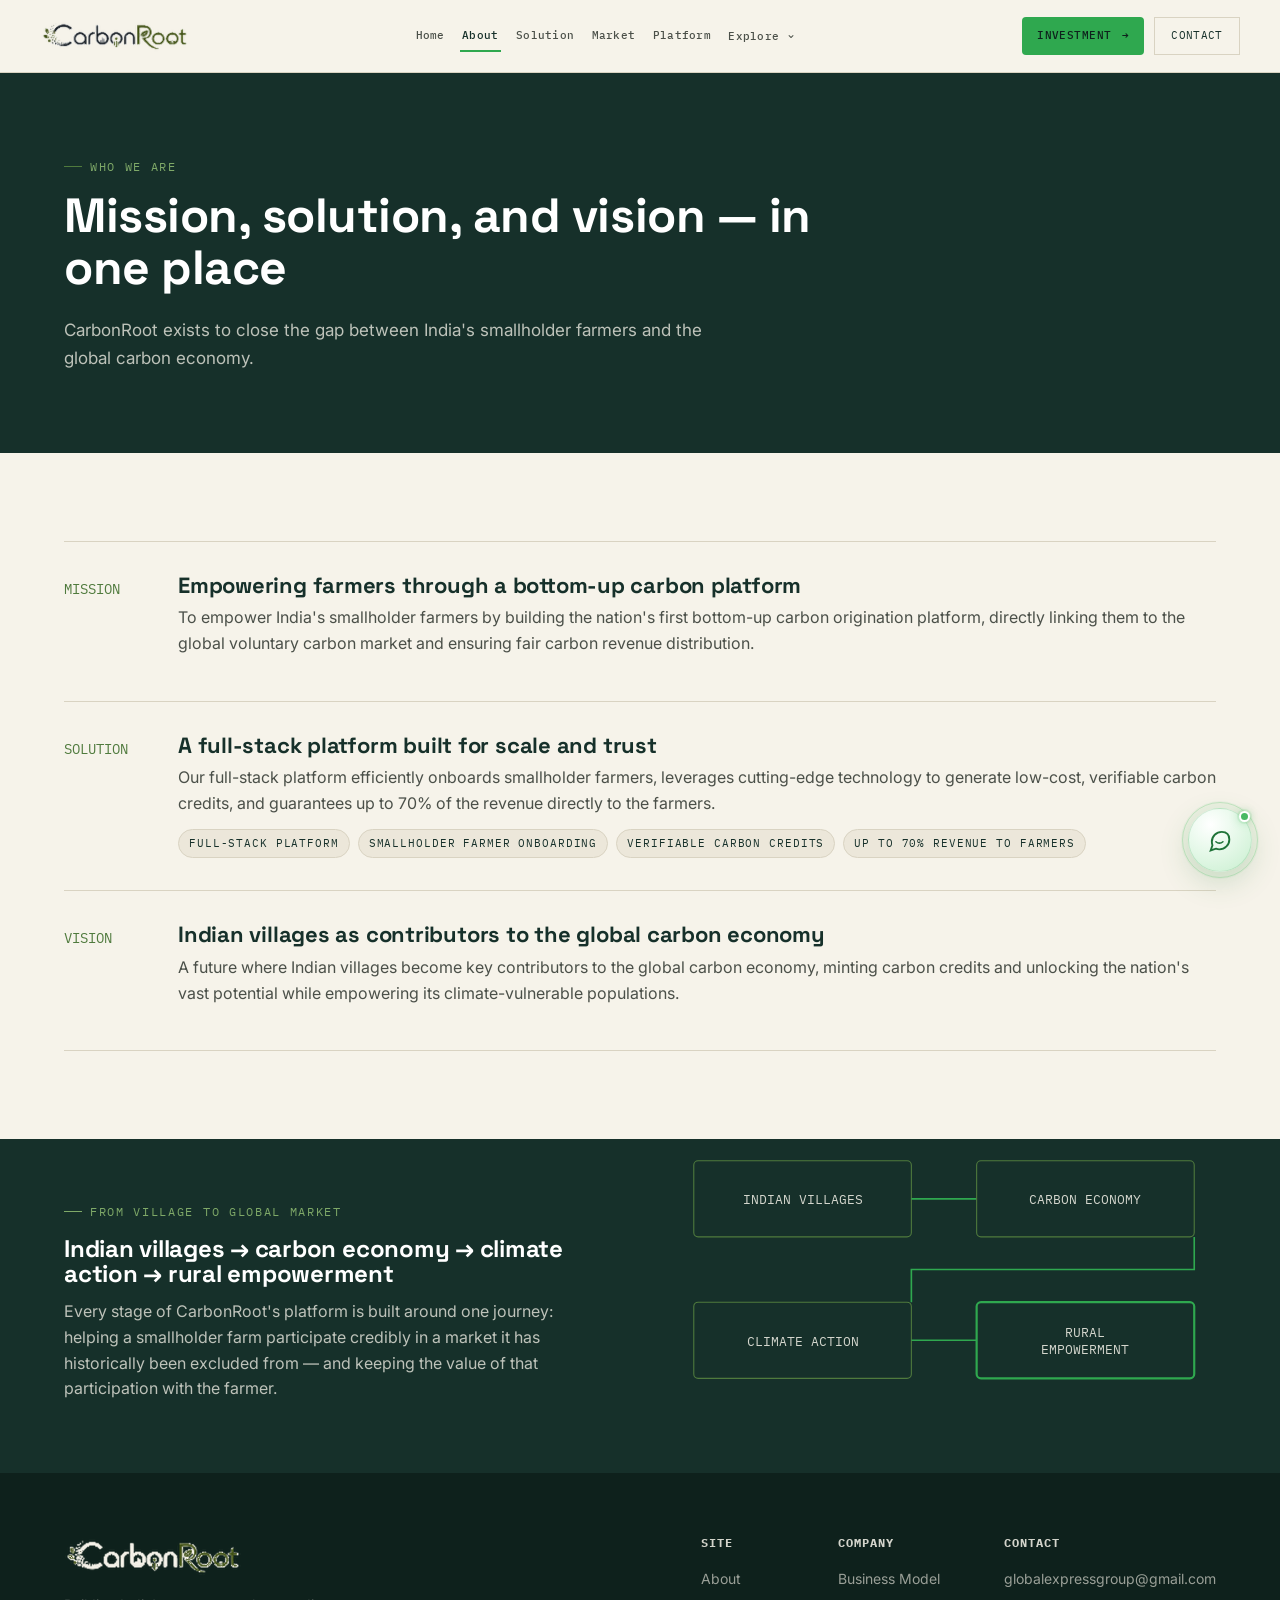
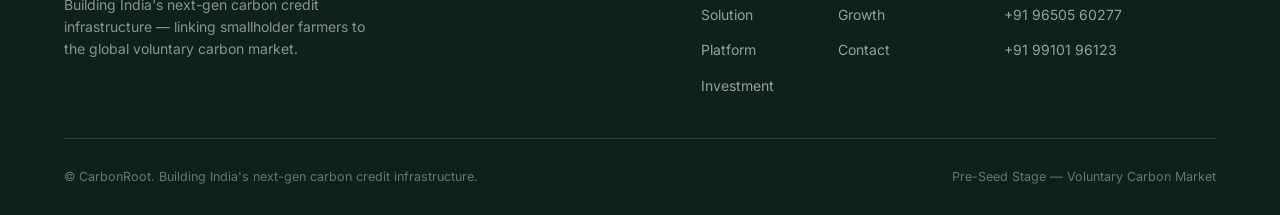
==== commit 53f5fb4c: "Added ChatBot" ====
--- a/about.html
+++ b/about.html
@@ -13,6 +13,7 @@
 <link rel="preconnect" href="https://fonts.gstatic.com" crossorigin>
 <link href="https://fonts.googleapis.com/css2?family=Space+Grotesk:wght@500;600;700&family=Inter:wght@400;500;600;700&family=IBM+Plex+Mono:wght@400;500;600&display=swap" rel="stylesheet">
 <link rel="stylesheet" href="css/style.css">
+<link rel="stylesheet" href="css/chatbot.css">
 </head>
 <body>
   <header class="site-header">
@@ -195,5 +196,6 @@
     </div>
   </footer>
   <script src="js/script.js"></script>
+  <script src="js/chatbot.js"></script>
 </body>
 </html>
--- a/css/style.css
+++ b/css/style.css
@@ -99,6 +99,7 @@
   display: grid;
   gap: 24px;
 }
+.grid > * { min-width: 0; }
 .grid-2 { grid-template-columns: repeat(2, 1fr); }
 .grid-3 { grid-template-columns: repeat(3, 1fr); }
 .grid-4 { grid-template-columns: repeat(4, 1fr); }
@@ -175,6 +176,8 @@
 .btn-outline:hover { border-color: var(--moss); color: var(--moss); }
 .section--dark .btn-outline { border-color: var(--line-dark); color: var(--parchment); }
 .section--dark .btn-outline:hover { border-color: var(--moss-light); color: var(--moss-light); }
+.hero .btn-outline { border-color: var(--line-dark); color: var(--parchment); }
+.hero .btn-outline:hover { border-color: var(--moss-light); color: var(--moss-light); }
 .btn-arrow { transition: transform var(--fast) var(--ease); }
 .btn:hover .btn-arrow { transform: translateX(3px); }
 .btn[disabled] { opacity: 0.6; cursor: not-allowed; }
@@ -707,6 +710,8 @@
   display: flex;
   align-items: center;
   gap: 0;
+  min-width: 0;
+  max-width: 100%;
   overflow-x: auto;
   padding: 24px 0;
 }
@@ -913,6 +918,8 @@
 .nav-explore-trigger span {
   font-size: 12px;
   transition: transform var(--fast) var(--ease);
+  position: relative;
+  top: -2px;
 }
 .nav-explore-trigger:hover,
 .nav-explore-trigger[aria-expanded="true"],
@@ -1200,3 +1207,74 @@
   .external-form-card { min-height: 0; padding: 28px; }
   .external-form-btn { width: 100%; justify-content: center; }
 }
+
+/* ---------------------------------------------------------------------- */
+/* Responsive layout guardrails                                           */
+/* ---------------------------------------------------------------------- */
+@media (max-width: 900px) {
+  :root { --gutter: 20px; }
+  html { overflow-x: clip; }
+  .section { padding: 68px 0; }
+  .section--tight { padding: 44px 0; }
+  .grid-2 { grid-template-columns: 1fr; }
+  .card { padding: 26px; }
+  .hero { padding: 76px 0 64px; }
+  .page-hero { padding: 62px 0 52px; }
+  .footer-cols { gap: 36px 52px; }
+  .quadrant { margin-inline: 12px; width: calc(100% - 24px); }
+  .quadrant-label { font-size: 10px; }
+  .quadrant-label[style*="left:-14px"] { left: -25px !important; }
+  .quadrant-label[style*="right:-16px"] { right: -27px !important; }
+}
+
+@media (max-width: 720px) {
+  :root { --gutter: 16px; }
+  body { font-size: 15px; }
+  .section { padding: 56px 0; }
+  .section--tight { padding: 36px 0; }
+  .section-head { margin-bottom: 32px; }
+  .section-head p { font-size: 16px; }
+  .hero { padding: 64px 0 52px; }
+  .hero h1 { font-size: clamp(34px, 10vw, 48px); }
+  .hero-ctas { gap: 10px; }
+  .hero-ctas .btn { flex: 1 1 180px; justify-content: center; }
+  .page-hero { padding: 52px 0 42px; }
+  .page-hero h1 { font-size: clamp(30px, 8vw, 42px); }
+  .page-hero p.lede { font-size: 16px; }
+  .chart-panel, .signal-chart { padding: 22px 18px; }
+  .table-wrap { margin-inline: calc(var(--gutter) * -1); border-inline: 0; border-radius: 0; }
+  .quadrant { margin-top: 42px; }
+  .quadrant-node { width: 112px; }
+  .quadrant-node p { font-size: 11px; }
+  .flow-diagram { padding-inline: 0; }
+  .flow-node { width: 100%; min-width: 0; }
+  .footer-top { gap: 32px; }
+  .footer-cols { display: grid; grid-template-columns: repeat(2, minmax(0, 1fr)); gap: 28px 24px; width: 100%; }
+  .footer-col:last-child { grid-column: 1 / -1; }
+  .vision-close { padding: 76px 0; }
+}
+
+@media (max-width: 520px) {
+  .btn { padding: 13px 18px; font-size: 12px; }
+  .hero-dashboard { min-height: 0; }
+  .hero-orbit { height: 250px; }
+  .orbit-ring-a { width: 170px; height: 170px; }
+  .orbit-ring-b { width: 230px; height: 230px; }
+  .orbit-core { width: 94px; height: 94px; }
+  .orbit-core strong { font-size: 17px; }
+  .orbit-node { min-width: 70px; padding: 7px 8px; font-size: 7px; }
+  .node-farmer { top: 31%; }
+  .node-verify { top: 8%; }
+  .node-credit { bottom: 4%; }
+  .node-market { bottom: 2%; }
+  .signal-chart-footer { font-size: 9px; }
+  .quadrant-label { display: none; }
+  .quadrant { margin-inline: 0; width: 100%; }
+  .quadrant-node { width: 92px; }
+  .quadrant-node span.name { font-size: 10px; }
+  .quadrant-node p { font-size: 10px; }
+  .year-toggle { flex-wrap: wrap; }
+  .year-toggle button { flex: 1 1 70px; }
+  .external-form-card { padding: 24px; }
+  .external-form-meta { align-items: flex-start; flex-direction: column; gap: 8px; }
+}
--- a/css/chatbot.css
+++ b/css/chatbot.css
@@ -0,0 +1,1380 @@
+/* =========================================================
+   CARBONROOT AI CHATBOT
+   Light Green Premium Theme
+   ========================================================= */
+
+:root {
+
+  --cr-bg: #f7fbf6;
+
+  --cr-panel: #ffffff;
+
+  --cr-panel-soft: #f1f8f1;
+
+  --cr-green: #63c978;
+
+  --cr-green-dark: #319b4b;
+
+  --cr-green-deep: #1f7338;
+
+  --cr-green-light: #a8e6b5;
+
+  --cr-green-pale: #e6f7e9;
+
+  --cr-text: #193326;
+
+  --cr-muted: #6c8175;
+
+  --cr-border: #dce9df;
+
+  --cr-shadow:
+    0 24px 70px rgba(26, 75, 44, 0.18),
+    0 5px 25px rgba(26, 75, 44, 0.10);
+
+  --cr-sans:
+    "Inter",
+    system-ui,
+    -apple-system,
+    BlinkMacSystemFont,
+    "Segoe UI",
+    sans-serif;
+
+  --cr-mono:
+    "IBM Plex Mono",
+    "Courier New",
+    monospace;
+}
+
+
+/* =========================================================
+   ROOT
+   ========================================================= */
+
+#carbonroot-chatbot {
+
+  position: relative;
+
+  z-index: 2147483000;
+}
+
+
+/* =========================================================
+   FLOATING LAUNCHER
+   ========================================================= */
+
+.cr-chat-launcher {
+
+  position: fixed;
+
+  right: 28px;
+  bottom: 28px;
+
+  width: 64px;
+  height: 64px;
+
+  border: 1px solid rgba(49, 155, 75, 0.18);
+
+  border-radius: 50%;
+
+  background:
+
+    radial-gradient(
+      circle at 35% 25%,
+      #ffffff 0%,
+      #e8f9eb 42%,
+      #c8efcf 100%
+    );
+
+  color: var(--cr-green-deep);
+
+  display: flex;
+
+  align-items: center;
+
+  justify-content: center;
+
+  padding: 0;
+
+  cursor: pointer;
+
+  box-shadow:
+
+    0 10px 30px rgba(48, 126, 65, 0.20),
+
+    0 0 0 7px rgba(99, 201, 120, 0.07);
+
+  transition:
+
+    transform 0.25s ease,
+
+    box-shadow 0.25s ease;
+}
+
+
+.cr-chat-launcher:hover {
+
+  transform:
+    translateY(-4px)
+    scale(1.04);
+
+  box-shadow:
+
+    0 15px 38px rgba(48, 126, 65, 0.25),
+
+    0 0 0 8px rgba(99, 201, 120, 0.09);
+}
+
+
+.cr-chat-launcher.cr-active {
+
+  transform:
+    scale(0.97);
+}
+
+
+/* =========================================================
+   ICON
+   ========================================================= */
+
+.cr-chat-icon {
+
+  width: 28px;
+  height: 28px;
+
+  color: var(--cr-green-deep);
+
+  position: relative;
+
+  z-index: 2;
+}
+
+
+/* =========================================================
+   RING
+   ========================================================= */
+
+.cr-launcher-ring {
+
+  position: absolute;
+
+  inset: -7px;
+
+  border:
+
+    1px solid
+    rgba(99, 201, 120, 0.30);
+
+  border-radius: 50%;
+
+  animation:
+    crPulseRing 3s ease-in-out infinite;
+}
+
+
+@keyframes crPulseRing {
+
+  0%,
+  100% {
+
+    transform: scale(0.98);
+
+    opacity: 0.45;
+  }
+
+  50% {
+
+    transform: scale(1.05);
+
+    opacity: 1;
+  }
+}
+
+
+/* =========================================================
+   STATUS
+   ========================================================= */
+
+.cr-launcher-status {
+
+  position: absolute;
+
+  right: 1px;
+  top: 2px;
+
+  width: 11px;
+  height: 11px;
+
+  border-radius: 50%;
+
+  background: #48b963;
+
+  border: 2px solid white;
+
+  box-shadow:
+    0 0 0 2px rgba(72, 185, 99, 0.12),
+    0 0 10px rgba(72, 185, 99, 0.45);
+}
+
+
+/* =========================================================
+   CHAT WINDOW
+   ========================================================= */
+
+.cr-chat-window {
+
+  position: fixed;
+
+  right: 28px;
+
+  bottom: 105px;
+
+  width: 410px;
+
+  height:
+    min(
+      650px,
+      calc(100vh - 135px)
+    );
+
+  display: flex;
+
+  flex-direction: column;
+
+  background:
+
+    rgba(255, 255, 255, 0.98);
+
+  border:
+
+    1px solid
+    var(--cr-border);
+
+  border-radius: 18px;
+
+  box-shadow:
+    var(--cr-shadow);
+
+  overflow: hidden;
+
+  opacity: 0;
+
+  visibility: hidden;
+
+  transform:
+    translateY(18px)
+    scale(0.96);
+
+  transform-origin:
+    bottom right;
+
+  pointer-events: none;
+
+  transition:
+
+    opacity 0.22s ease,
+
+    transform 0.25s ease,
+
+    visibility 0.25s ease;
+}
+
+
+.cr-chat-window.cr-open {
+
+  opacity: 1;
+
+  visibility: visible;
+
+  transform:
+    translateY(0)
+    scale(1);
+
+  pointer-events: auto;
+}
+
+
+/* =========================================================
+   HEADER
+   ========================================================= */
+
+.cr-chat-header {
+
+  flex-shrink: 0;
+
+  display: flex;
+
+  align-items: center;
+
+  justify-content: space-between;
+
+  padding:
+    16px 16px 15px;
+
+  background:
+
+    linear-gradient(
+      135deg,
+      #f5fbf6,
+      #eaf7ec
+    );
+
+  border-bottom:
+    1px solid
+    var(--cr-border);
+}
+
+
+.cr-header-left {
+
+  display: flex;
+
+  align-items: center;
+
+  gap: 11px;
+}
+
+
+/* =========================================================
+   AI MARK
+   ========================================================= */
+
+.cr-ai-mark {
+
+  position: relative;
+
+  width: 41px;
+  height: 41px;
+
+  border-radius: 13px;
+
+  background:
+
+    linear-gradient(
+      145deg,
+      #dff6e3,
+      #f5fbf6
+    );
+
+  border:
+    1px solid
+    #c9e8cf;
+
+  display: flex;
+
+  align-items: center;
+
+  justify-content: center;
+}
+
+
+.cr-ai-core {
+
+  width: 10px;
+  height: 10px;
+
+  border-radius: 50%;
+
+  background:
+    var(--cr-green-dark);
+
+  box-shadow:
+    0 0 14px
+    rgba(49, 155, 75, 0.45);
+}
+
+
+.cr-ai-orbit {
+
+  position: absolute;
+
+  inset: 7px;
+
+  border:
+    1px solid
+    rgba(49, 155, 75, 0.22);
+
+  border-radius: 50%;
+
+  transform:
+    rotate(-25deg);
+}
+
+
+/* =========================================================
+   HEADER TEXT
+   ========================================================= */
+
+.cr-system-label {
+
+  font-family:
+    var(--cr-mono);
+
+  font-size: 8px;
+
+  letter-spacing:
+    0.14em;
+
+  color:
+    var(--cr-green-dark);
+
+  margin-bottom: 4px;
+}
+
+
+.cr-chat-title {
+
+  font-family:
+    var(--cr-sans);
+
+  font-size: 14px;
+
+  font-weight: 700;
+
+  color:
+    var(--cr-text);
+
+  margin-bottom: 4px;
+}
+
+
+.cr-chat-status {
+
+  display: flex;
+
+  align-items: center;
+
+  gap: 6px;
+
+  font-family:
+    var(--cr-mono);
+
+  font-size: 7px;
+
+  letter-spacing:
+    0.09em;
+
+  color:
+    var(--cr-muted);
+}
+
+
+.cr-chat-status span {
+
+  width: 6px;
+  height: 6px;
+
+  border-radius: 50%;
+
+  background:
+    #4dbb64;
+
+  box-shadow:
+    0 0 7px
+    rgba(77, 187, 100, 0.4);
+}
+
+
+/* =========================================================
+   HEADER ACTIONS
+   ========================================================= */
+
+.cr-header-actions {
+
+  display: flex;
+
+  align-items: center;
+
+  gap: 6px;
+}
+
+
+/* =========================================================
+   DELETE BUTTON
+   ========================================================= */
+
+.cr-delete-btn {
+
+  width: 32px;
+  height: 32px;
+
+  display: flex;
+
+  align-items: center;
+
+  justify-content: center;
+
+  border:
+    1px solid
+    transparent;
+
+  background:
+    transparent;
+
+  color:
+    #80958a;
+
+  cursor: pointer;
+
+  transition:
+    color 0.2s ease,
+    background 0.2s ease,
+    border-color 0.2s ease;
+}
+
+
+.cr-delete-btn svg {
+
+  width: 16px;
+  height: 16px;
+}
+
+
+.cr-delete-btn:hover {
+
+  color: #c44747;
+
+  background:
+    rgba(196, 71, 71, 0.07);
+
+  border-color:
+    rgba(196, 71, 71, 0.14);
+}
+
+
+/* =========================================================
+   CLOSE
+   ========================================================= */
+
+.cr-close-btn {
+
+  width: 32px;
+  height: 32px;
+
+  display: flex;
+
+  align-items: center;
+
+  justify-content: center;
+
+  border:
+    1px solid
+    transparent;
+
+  background:
+    transparent;
+
+  color:
+    #80958a;
+
+  font-size: 22px;
+
+  cursor: pointer;
+
+  transition:
+    color 0.2s ease,
+    background 0.2s ease;
+}
+
+
+.cr-close-btn:hover {
+
+  color:
+    var(--cr-text);
+
+  background:
+    rgba(49, 155, 75, 0.08);
+}
+
+
+/* =========================================================
+   INTRO
+   ========================================================= */
+
+.cr-chat-intro {
+
+  flex-shrink: 0;
+
+  padding:
+    17px 18px 9px;
+}
+
+
+.cr-intro-line {
+
+  display: flex;
+
+  align-items: center;
+
+  gap: 8px;
+
+  font-family:
+    var(--cr-mono);
+
+  font-size: 7px;
+
+  letter-spacing:
+    0.12em;
+
+  color:
+    var(--cr-muted);
+
+  margin-bottom: 9px;
+}
+
+
+.cr-intro-line span {
+
+  color:
+    var(--cr-green-dark);
+}
+
+
+.cr-chat-intro h3 {
+
+  margin:
+    0 0 7px;
+
+  font-family:
+    var(--cr-sans);
+
+  font-size: 21px;
+
+  line-height: 1.2;
+
+  letter-spacing:
+    -0.04em;
+
+  font-weight: 500;
+
+  color:
+    var(--cr-text);
+}
+
+
+.cr-chat-intro h3 strong {
+
+  color:
+    var(--cr-green-dark);
+
+  font-weight: 700;
+}
+
+
+.cr-chat-intro p {
+
+  margin: 0;
+
+  max-width: 355px;
+
+  font-family:
+    var(--cr-sans);
+
+  font-size: 10.5px;
+
+  line-height: 1.55;
+
+  color:
+    var(--cr-muted);
+}
+
+
+/* =========================================================
+   SUGGESTIONS
+   ========================================================= */
+
+.cr-suggestions {
+
+  flex-shrink: 0;
+
+  display: grid;
+
+  grid-template-columns:
+    1fr 1fr;
+
+  gap: 7px;
+
+  padding:
+    10px 18px 13px;
+}
+
+
+.cr-suggestions button {
+
+  min-height: 39px;
+
+  padding:
+    8px 10px;
+
+  text-align: left;
+
+  border:
+    1px solid
+    var(--cr-border);
+
+  border-radius: 9px;
+
+  background:
+    #f7fbf7;
+
+  color:
+    #526a5d;
+
+  font-family:
+    var(--cr-sans);
+
+  font-size: 9px;
+
+  line-height: 1.3;
+
+  cursor: pointer;
+
+  transition:
+    background 0.2s ease,
+    border-color 0.2s ease,
+    color 0.2s ease,
+    transform 0.2s ease;
+}
+
+
+.cr-suggestions button:hover {
+
+  background:
+    var(--cr-green-pale);
+
+  border-color:
+    #b9dfc0;
+
+  color:
+    var(--cr-green-deep);
+
+  transform:
+    translateY(-1px);
+}
+
+
+.cr-suggestions-hidden {
+
+  display: none;
+}
+
+
+/* =========================================================
+   MESSAGES
+   ========================================================= */
+
+.cr-messages {
+
+  flex: 1;
+
+  min-height: 0;
+
+  overflow-y: auto;
+
+  padding:
+    9px 18px 15px;
+
+  scroll-behavior: smooth;
+}
+
+
+.cr-messages::-webkit-scrollbar {
+
+  width: 4px;
+}
+
+
+.cr-messages::-webkit-scrollbar-track {
+
+  background: transparent;
+}
+
+
+.cr-messages::-webkit-scrollbar-thumb {
+
+  background:
+    #d0dfd4;
+
+  border-radius: 20px;
+}
+
+
+/* =========================================================
+   MESSAGE
+   ========================================================= */
+
+.cr-message {
+
+  max-width: 88%;
+
+  margin-bottom: 13px;
+
+  animation:
+    crMessageIn
+    0.25s ease both;
+}
+
+
+@keyframes crMessageIn {
+
+  from {
+
+    opacity: 0;
+
+    transform:
+      translateY(5px);
+  }
+
+  to {
+
+    opacity: 1;
+
+    transform:
+      translateY(0);
+  }
+}
+
+
+/* USER */
+
+.cr-user-message {
+
+  margin-left: auto;
+
+  text-align: right;
+}
+
+
+.cr-user-message
+.cr-message-content {
+
+  background:
+    var(--cr-green);
+
+  color:
+    #12351e;
+
+  border-radius:
+    11px 11px 3px 11px;
+
+  border:
+    1px solid
+    #76d389;
+}
+
+
+/* AI */
+
+.cr-ai-message {
+
+  margin-right: auto;
+}
+
+
+.cr-ai-message
+.cr-message-content {
+
+  background:
+    #f3f8f4;
+
+  color:
+    #344b3f;
+
+  border-radius:
+    3px 11px 11px 11px;
+
+  border:
+    1px solid
+    var(--cr-border);
+}
+
+
+.cr-message-meta {
+
+  margin-bottom: 5px;
+
+  font-family:
+    var(--cr-mono);
+
+  font-size: 7px;
+
+  letter-spacing:
+    0.1em;
+
+  color:
+    #7b9084;
+}
+
+
+.cr-message-content {
+
+  padding:
+    10px 12px;
+
+  font-family:
+    var(--cr-sans);
+
+  font-size: 11px;
+
+  line-height: 1.6;
+
+  word-wrap: break-word;
+}
+
+
+.cr-message-content strong {
+
+  font-weight: 700;
+
+  color:
+    var(--cr-green-deep);
+}
+
+
+/* =========================================================
+   TYPING
+   ========================================================= */
+
+.cr-typing {
+
+  flex-shrink: 0;
+
+  display: flex;
+
+  align-items: center;
+
+  gap: 4px;
+
+  padding:
+    0 18px 10px;
+
+  color:
+    var(--cr-muted);
+}
+
+
+.cr-typing span {
+
+  width: 4px;
+  height: 4px;
+
+  border-radius: 50%;
+
+  background:
+    var(--cr-green-dark);
+
+  animation:
+    crTyping
+    1.2s
+    infinite
+    ease-in-out;
+}
+
+
+.cr-typing span:nth-child(2) {
+
+  animation-delay:
+    0.15s;
+}
+
+
+.cr-typing span:nth-child(3) {
+
+  animation-delay:
+    0.3s;
+}
+
+
+@keyframes crTyping {
+
+  0%,
+  60%,
+  100% {
+
+    transform:
+      translateY(0);
+
+    opacity:
+      0.35;
+  }
+
+  30% {
+
+    transform:
+      translateY(-3px);
+
+    opacity:
+      1;
+  }
+}
+
+
+.cr-typing small {
+
+  margin-left: 6px;
+
+  font-family:
+    var(--cr-mono);
+
+  font-size: 7px;
+
+  letter-spacing:
+    0.08em;
+
+  color:
+    #71877a;
+}
+
+
+/* =========================================================
+   INPUT
+   ========================================================= */
+
+.cr-input-area {
+
+  flex-shrink: 0;
+
+  padding:
+    11px 16px 13px;
+
+  border-top:
+    1px solid
+    var(--cr-border);
+
+  background:
+    #fbfdfb;
+}
+
+
+.cr-input-wrapper {
+
+  display: flex;
+
+  align-items: flex-end;
+
+  gap: 7px;
+
+  padding: 6px;
+
+  border:
+    1px solid
+    #d4e3d8;
+
+  border-radius: 10px;
+
+  background:
+    white;
+
+  transition:
+    border-color 0.2s ease,
+    box-shadow 0.2s ease;
+}
+
+
+.cr-input-wrapper:focus-within {
+
+  border-color:
+    #8bd79a;
+
+  box-shadow:
+    0 0 0 3px
+    rgba(99, 201, 120, 0.10);
+}
+
+
+.cr-input-wrapper textarea {
+
+  flex: 1;
+
+  width: 100%;
+
+  resize: none;
+
+  max-height: 110px;
+
+  border: none;
+
+  outline: none;
+
+  background: transparent;
+
+  color:
+    var(--cr-text);
+
+  font-family:
+    var(--cr-sans);
+
+  font-size: 12px;
+
+  line-height: 1.5;
+
+  padding: 7px;
+}
+
+
+.cr-input-wrapper textarea::placeholder {
+
+  color:
+    #8ba095;
+}
+
+
+/* =========================================================
+   SEND
+   ========================================================= */
+
+.cr-send-btn {
+
+  width: 38px;
+  height: 38px;
+
+  flex-shrink: 0;
+
+  border: none;
+
+  border-radius: 8px;
+
+  background:
+    var(--cr-green);
+
+  color:
+    #143a20;
+
+  display: flex;
+
+  align-items: center;
+
+  justify-content: center;
+
+  cursor: pointer;
+
+  transition:
+    background 0.2s ease,
+    transform 0.2s ease,
+    opacity 0.2s ease;
+}
+
+
+.cr-send-btn:hover {
+
+  background:
+    var(--cr-green-light);
+
+  transform:
+    translateY(-1px);
+}
+
+
+.cr-send-btn:disabled {
+
+  opacity:
+    0.45;
+
+  cursor:
+    not-allowed;
+
+  transform:
+    none;
+}
+
+
+.cr-send-btn svg {
+
+  width: 17px;
+  height: 17px;
+}
+
+
+/* =========================================================
+   FOOTER
+   ========================================================= */
+
+.cr-input-footer {
+
+  display: flex;
+
+  justify-content:
+    space-between;
+
+  margin-top: 8px;
+
+  padding:
+    0 2px;
+
+  font-family:
+    var(--cr-mono);
+
+  font-size: 7px;
+
+  letter-spacing:
+    0.07em;
+
+  color:
+    #82968a;
+}
+
+
+/* =========================================================
+   MOBILE
+   ========================================================= */
+
+@media (max-width: 600px) {
+
+  .cr-chat-launcher {
+
+    right: 18px;
+
+    bottom: 18px;
+
+    width: 58px;
+
+    height: 58px;
+  }
+
+
+  .cr-chat-window {
+
+    right: 9px;
+
+    left: 9px;
+
+    bottom: 87px;
+
+    width: auto;
+
+    height:
+      calc(100vh - 108px);
+
+    max-height:
+      calc(100vh - 108px);
+
+    border-radius: 15px;
+
+    transform-origin:
+      bottom center;
+  }
+
+
+  .cr-chat-intro {
+
+    padding:
+      15px 16px 8px;
+  }
+
+
+  .cr-chat-intro h3 {
+
+    font-size: 19px;
+  }
+
+
+  .cr-suggestions {
+
+    padding:
+      9px 16px 12px;
+  }
+
+
+  .cr-messages {
+
+    padding:
+      8px 16px 15px;
+  }
+
+
+  .cr-input-area {
+
+    padding:
+      10px 12px 12px;
+  }
+
+
+  .cr-message {
+
+    max-width:
+      92%;
+  }
+}
+
+
+/* =========================================================
+   SMALL PHONES
+   ========================================================= */
+
+@media (max-width: 380px) {
+
+  .cr-chat-window {
+
+    right: 6px;
+
+    left: 6px;
+
+    bottom: 78px;
+
+    height:
+      calc(100vh - 92px);
+
+    max-height:
+      calc(100vh - 92px);
+  }
+
+
+  .cr-suggestions {
+
+    grid-template-columns:
+      1fr;
+  }
+
+
+  .cr-chat-intro h3 {
+
+    font-size: 18px;
+  }
+
+
+  .cr-message-content {
+
+    font-size: 10.5px;
+  }
+}
+
+
+/* =========================================================
+   ACCESSIBILITY
+   ========================================================= */
+
+.cr-chat-launcher:focus-visible,
+.cr-close-btn:focus-visible,
+.cr-delete-btn:focus-visible,
+.cr-suggestions button:focus-visible,
+.cr-send-btn:focus-visible {
+
+  outline:
+    2px solid
+    var(--cr-green-dark);
+
+  outline-offset:
+    3px;
+}
+
+
+/* =========================================================
+   REDUCED MOTION
+   ========================================================= */
+
+@media (prefers-reduced-motion: reduce) {
+
+  .cr-launcher-ring,
+  .cr-typing span,
+  .cr-message {
+
+    animation: none !important;
+  }
+
+  .cr-chat-launcher,
+  .cr-chat-window,
+  .cr-suggestions button,
+  .cr-send-btn {
+
+    transition: none !important;
+  }
+}
